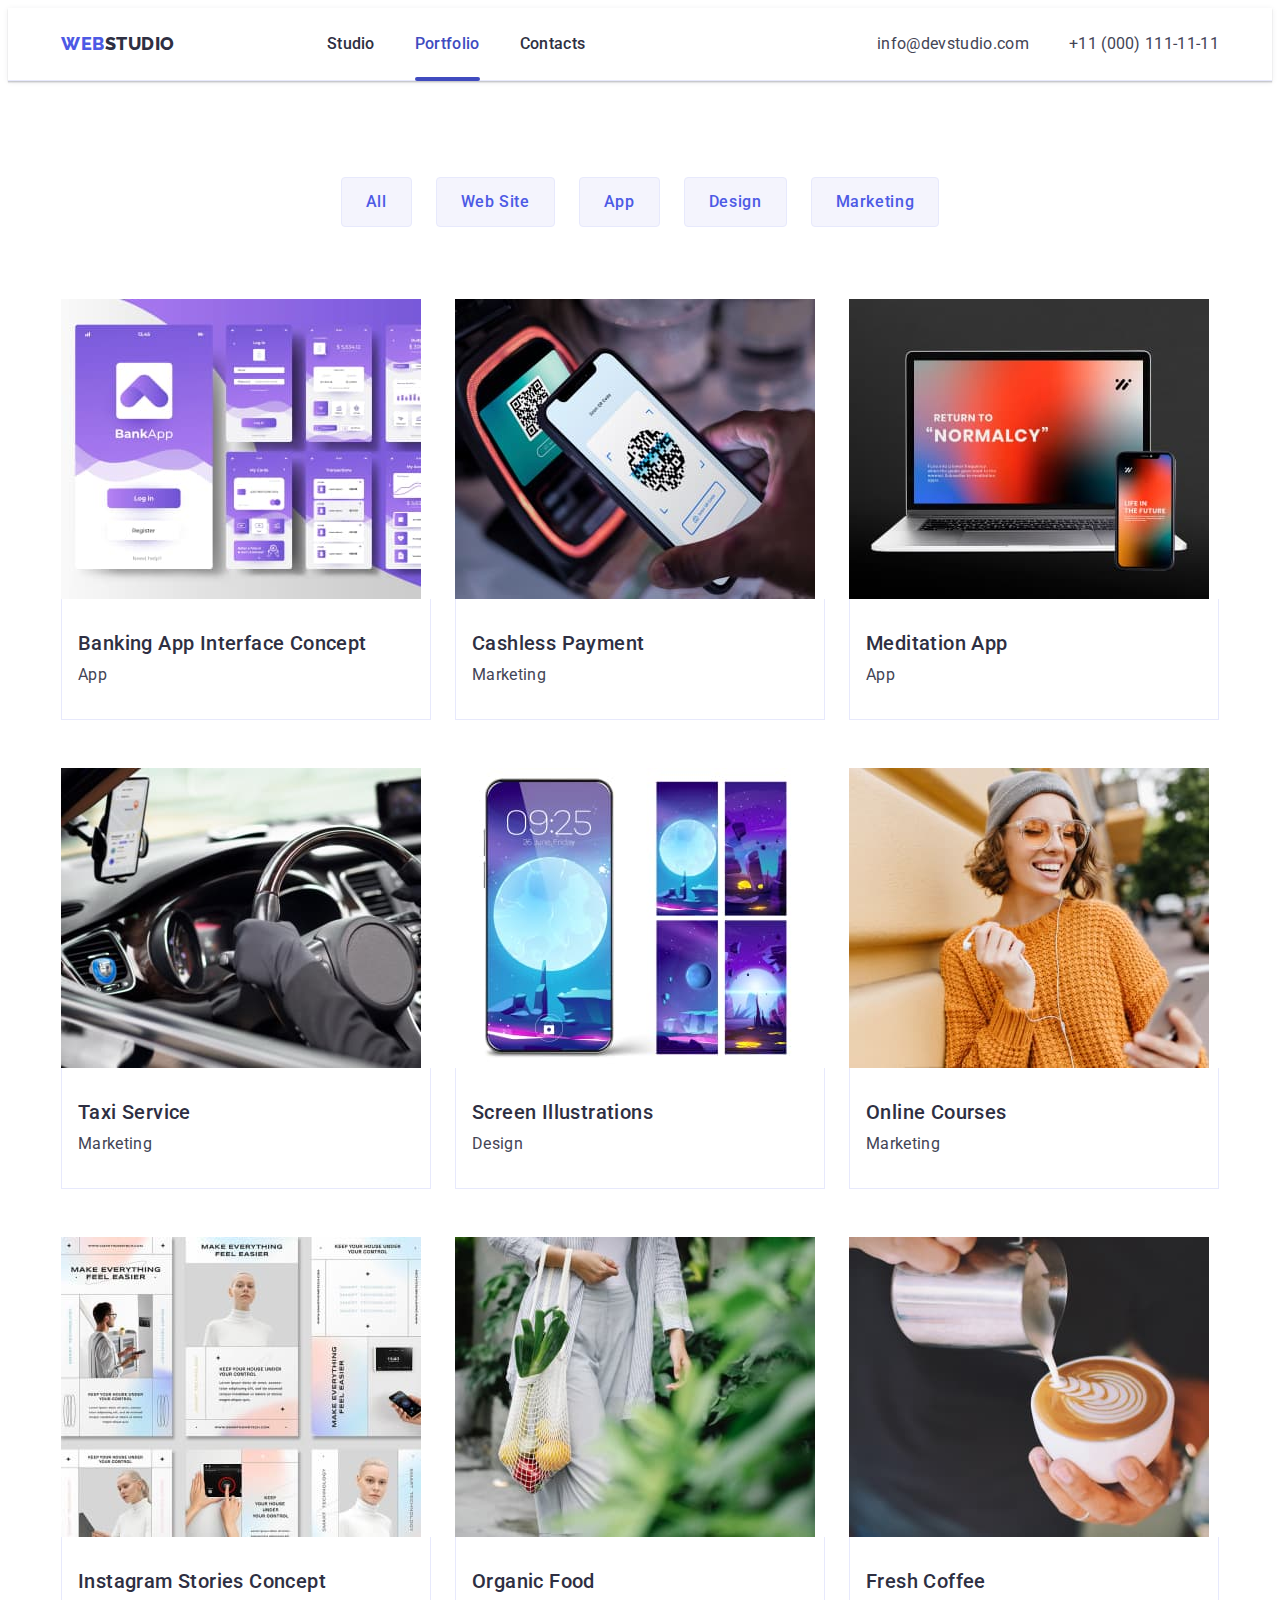
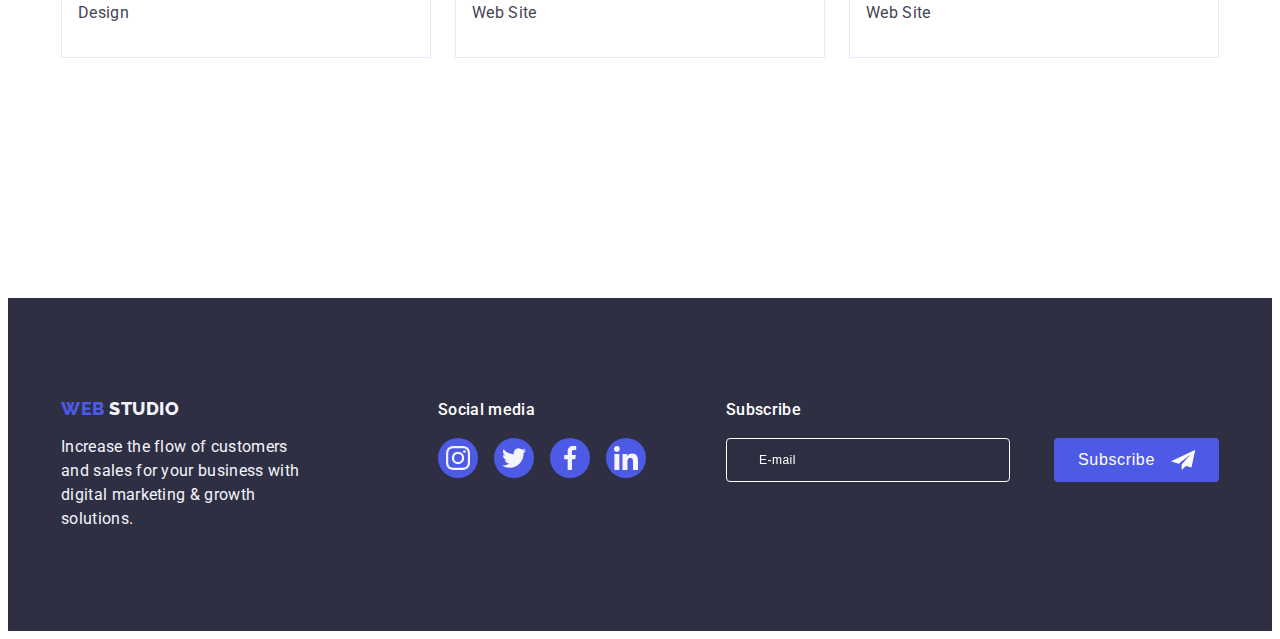
==== portfolio.html @ dbc4062a "vers. start" ====
<!DOCTYPE html>
<html lang="en">
    <head>
        <meta charset="UTF-8">
        <meta http-equiv="X-UA-Compatible" content="IE=edge">
        <meta name="viewport" content="width=device-width, initial-scale=1.0">
        <title>Web Studio</title>
        <link rel="stylesheet" href="https://cdnjs.cloudflare.com/ajax/libs/modern-normalize/2.0.0/modern-normalize.min.css" 
        integrity="sha512-4xo8blKMVCiXpTaLzQSLSw3KFOVPWhm/TRtuPVc4WG6kUgjH6J03IBuG7JZPkcWMxJ5huwaBpOpnwYElP/m6wg==" 
        crossorigin="anonymous" referrerpolicy="no-referrer" />
        <link rel="stylesheet" href="./css/styles.css">
        <link rel="preconnect" href="https://fonts.googleapis.com">
        <link rel="preconnect" href="https://fonts.gstatic.com" crossorigin>
        <link href="https://fonts.googleapis.com/css2?family=Raleway:wght@800&family=Roboto:wght@400;500;700;900&display=swap" rel="stylesheet">
    </head>
<body>
    <header class="header">
        <div class="container header-container">
          <!-- Logo -->
          <nav class="navigation">
              
            <a href="./index.html" class="logo-header link"
              >Web
              <span class="logo-header-studio">Studio</span>
            </a>
            <ul class="list menu-nav">
              <li><a href="./index.html" class="header-link link">Studio</a></li>
              <li>
                <a href="./portfolio.html" class="header-link link underline-portfolio header-link-portfolio">Portfolio</a>
              </li>
              <li><a href="" class="header-link link">Contacts</a></li>
            </ul>
          </nav>
          <address class="header-address">
            <ul class="list contacts-header">
              <li>
                <a href="mailto:info@devstudio.com" class="header-address-link link"
                  >info@devstudio.com</a>
              </li>
              <li>
                <a href="tel:+110001111111" class="header-address-link link">+11 (000) 111-11-11</a>
              </li>
            </ul>
          </address>
        </div>
      </header>
    <main>

        <!-- Section  -->
         <section class="portfolio">
            <div class="container">
            <h1 hidden>Portfolio</h1>
            <ul class="buttons-list list">
                <li><button type="button" class="portfolio-btn">All</button></li>
                <li><button type="button" class="portfolio-btn">Web Site</button></li>
                <li><button type="button" class="portfolio-btn">App</button></li>
                <li><button type="button" class="portfolio-btn">Design</button></li>
                <li><button type="button" class="portfolio-btn">Marketing</button></li>
            </ul>
         
            <ul class="portfolio-list list">
                <li class="card-portfolio-list">
                    <a href="" class="link portfolio-link">
                    <div class="portfolio-cover-wrap"><img src="./images/img-portfolio-1.jpg" alt="Bank App" width="360" height="300" class="img-portfolio">
                    <p class="portfolio-cover-text">14 Stylish and User-Friendly App Design Concepts · Task Manager App · Calorie Tracker App · Exotic Fruit Ecommerce App · Cloud Storage App
                    </p></div>
                    <div class="name-filter"><h2 class="portfolio-name">Banking App Interface Concept</h2>
                    <p class="portfolio-filter">App</p></div></a>
                </li>
                <li class="card-portfolio-list">
                    <a href="" class="link portfolio-link">
                      <div class="portfolio-cover-wrap"><img src="./images/img-portfolio-2.jpg" alt="Payment" width="360" height="300" class="img-portfolio">
                        <p class="portfolio-cover-text">14 Stylish and User-Friendly App Design Concepts · Task Manager App · Calorie Tracker App · Exotic Fruit Ecommerce App · Cloud Storage App
                        </p></div>
                        <div class="name-filter"><h2 class="portfolio-name">Cashless Payment</h2>
                    <p class="portfolio-filter">Marketing</p></div></a>
                </li>
                <li class="card-portfolio-list">
                    <a href="" class="link portfolio-link">
                      <div class="portfolio-cover-wrap"><img src="./images/img-portfolio-3.jpg" alt="Computer" width="360" height="300" class="img-portfolio">
                        <p class="portfolio-cover-text">14 Stylish and User-Friendly App Design Concepts · Task Manager App · Calorie Tracker App · Exotic Fruit Ecommerce App · Cloud Storage App
                        </p></div>
                        <div class="name-filter"> <h2 class="portfolio-name">Meditation App</h2>
                    <p class="portfolio-filter">App</p></div></a>
                </li>
                <li class="card-portfolio-list">
                    <a href="" class="link portfolio-link">
                      <div class="portfolio-cover-wrap"><img src="./images/img-portfolio-4.jpg" alt="Car" width="360" height="300" class="img-portfolio">
                        <p class="portfolio-cover-text">14 Stylish and User-Friendly App Design Concepts · Task Manager App · Calorie Tracker App · Exotic Fruit Ecommerce App · Cloud Storage App
                        </p></div>
                        <div class="name-filter"><h2 class="portfolio-name">Taxi Service</h2>
                    <p class="portfolio-filter">Marketing</p></div></a>
                </li>
                <li class="card-portfolio-list">
                    <a href="" class="link portfolio-link">
                      <div class="portfolio-cover-wrap"><img src="./images/img-portfolio-5.jpg" alt="Mobile screen illustrations" width="360" height="300" class="img-portfolio">
                        <p class="portfolio-cover-text">14 Stylish and User-Friendly App Design Concepts · Task Manager App · Calorie Tracker App · Exotic Fruit Ecommerce App · Cloud Storage App
                        </p></div>
                        <div class="name-filter"><h2 class="portfolio-name">Screen Illustrations</h2>
                    <p class="portfolio-filter">Design</p></div></a>
                </li>
                <li class="card-portfolio-list">
                    <a href="" class="link portfolio-link">
                      <div class="portfolio-cover-wrap"><img src="./images/img-portfolio-6.jpg" alt="Young girl" width="360" height="300" class="img-portfolio">
                        <p class="portfolio-cover-text">14 Stylish and User-Friendly App Design Concepts · Task Manager App · Calorie Tracker App · Exotic Fruit Ecommerce App · Cloud Storage App
                        </p></div>
                        <div class="name-filter"><h2 class="portfolio-name">Online Courses</h2>
                    <p class="portfolio-filter">Marketing</p></div></a>
                </li>
                <li class="card-portfolio-list">
                    <a href="" class="link portfolio-link">
                      <div class="portfolio-cover-wrap"><img src="./images/img-portfolio-7.jpg" alt="Instagram Stories" width="360" height="300" class="img-portfolio">
                        <p class="portfolio-cover-text">14 Stylish and User-Friendly App Design Concepts · Task Manager App · Calorie Tracker App · Exotic Fruit Ecommerce App · Cloud Storage App
                        </p></div>
                        <div class="name-filter"><h2 class="portfolio-name">Instagram Stories Concept</h2>
                    <p class="portfolio-filter">Design</p></div></a>
                </li>
                <li class="card-portfolio-list">
                    <a href="" class="link portfolio-link">
                      <div class="portfolio-cover-wrap"><img src="./images/img-portfolio-8.jpg" alt="Woman with organic food" width="360" height="300" class="img-portfolio">
                        <p class="portfolio-cover-text">14 Stylish and User-Friendly App Design Concepts · Task Manager App · Calorie Tracker App · Exotic Fruit Ecommerce App · Cloud Storage App
                        </p></div>
                        <div class="name-filter"><h2 class="portfolio-name">Organic Food</h2>
                    <p class="portfolio-filter">Web Site</p></div></a>
                </li>
                <li class="card-portfolio-list">
                    <a href="" class="link portfolio-link">
                      <div class="portfolio-cover-wrap"><img src="./images/img-portfolio-9.jpg" alt="Cup of coffee" width="360" height="300" class="img-portfolio">
                        <p class="portfolio-cover-text">14 Stylish and User-Friendly App Design Concepts · Task Manager App · Calorie Tracker App · Exotic Fruit Ecommerce App · Cloud Storage App
                        </p></div>
                        <div class="name-filter"><h2 class="portfolio-name">Fresh Coffee</h2>
                    <p class="portfolio-filter">Web Site</p></div></a>
                </li>
            </ul>
        </div>
        </section>



    </main>
    <footer class="footer">
      <!-- ------------------------------------ FLEX ----------------------------------------- -->
      
    <div class="container footer-container">
        
      <!-- <div class="footer-container"> -->
        <div class="logo-text-footer">

      <!---- Logo ----->

      <a href="./index.html" class="logo-footer link">
        Web <span class="logo-footer-studio">Studio</span>
      </a>

      <p class="text-footer">
        Increase the flow of customers and sales for your business with
        digital marketing & growth solutions.
      </p>
    </div>
    <div class="social-container-footer">
      <p class="soc-footer-title">Social media</p>
      <ul class="soc-list-footer list">
        <li class="soc-item-footer">
          <a href="" target="_blank" rel="no-referrer noopener" class="soc-link-footer link">
            <svg class="icon-footer" width="24" height="24">
              <use href="./images/icons.svg#icon-instagram"></use>
            </svg>
          </a>
        </li>
        <li class="soc-item-footer">
          <a href="" target="_blank" rel="no-referrer noopener" class="soc-link-footer link">
            <svg class="icon-footer" width="24" height="24">
              <use href="./images/icons.svg#icon-twitter"></use>
            </svg>
          </a>
        </li>
        <li class="soc-item-footer">
          <a href="" target="_blank" rel="no-referrer noopener" class="soc-link-footer link">
            <svg class="icon-footer" width="24" height="24">
              <use href="./images/icons.svg#icon-facebook"></use>
            </svg>
          </a>
        </li>
        <li class="soc-item-footer">
          <a href="" target="_blank" rel="no-referrer noopener" class="soc-link-footer link">
            <svg class="icon-footer" width="24" height="24">
              <use href="./images/icons.svg#icon-linkedin"></use>
            </svg>
          </a>
        </li>
      </ul>
    </div>
    <div class="container-subcribe"><p class="footer-subscribe-text" >Subscribe</p>
      <form class="form-sub-footer">
        <label for="footer-input" class="footer-label">
        <input type="email" id="footer-input" name="footer-input" class="footer-input" placeholder="E-mail">
      
      </label>

      <button type="submit" class="btn-sub-footer">
        
        Subscribe
      <svg class="icon-sub-footer" width="24" height="24">
        <use href="./images/icons.svg#icon-send"></use>
      </svg>
      
    </button>
    </form>
    </div>
    <!-- ------------------------------- FLEX END  ------------------------------------- -->
  </div>
    </footer>
    <div class="backdrop is-hidden" data-modal>
      <div class="modal">
        <button type="button" class="modal-close" data-modal-close>
          <svg class="modal-close-icon" width="8" height="8">
            <use href="./images/icons.svg#icon-close-black"></use>
          </svg>
        </button>
      </div>
    </div>
    <script src="./js/modal.js"></script>
</body>
</html>
---- css/styles.css ----
body {
    font-family: "Roboto", sans-serif;
    color: var(--slate-color);
    background-color: var(--white-color);
}

.link {text-decoration: none;}

.list {list-style: none;}

:root {
    --white-color: #FFFFFF;;
    --slate-color: #434455;
    --lite-slate: #8E8F99;
    --cloud-color: #F4F4FD;
    --iris-color: #4D5AE5; 
    --navy-blue-color: #2E2F42; 
    --back-color-main: #E5E5E5; 
    --ocean-color: #404BBF; 
    --green-color: #31D0AA;
}

.visually-hidden {
    position: absolute;
    width: 1px;
    height: 1px;
    margin: -1px;
    border: 0;
    padding: 0;
    white-space: nowrap;
    clip-path: inset(100%);
    clip: rect(0 0 0 0);
    overflow: hidden;
  }

  p,
  h1,
  h2,
  h3,
  h4,
  h5,
  h6  {
    margin: 0;
  }

  ul,
  ol {
    margin: 0;
    padding: 0;
  }

  img {display: block;

  }

  .container {
            width: 1158px;
            padding: 0 15px;
            margin: 0 auto;
  }


/* --------------------------- HEADER --------------------------- */

.header {
background-color: var(--white-color);
border-bottom: 1px solid #e7e9fc;
box-shadow: 0px 2px 1px rgba(46, 47, 66, 0.08), 0px 1px 1px rgba(46, 47, 66, 0.16), 0px 1px 6px rgba(46, 47, 66, 0.08);

}

.header-container {
                display: flex;
                align-items: center;
                /* border-bottom: 1px solid #E7E9FC; */
                /* padding-bottom: 25.5px; */
                padding: 0 15px 0 15px
}

.menu-nav {
    display: flex;
    align-items: center;
    gap: 40px;
    /* padding: 24px 0; */
}

.header-link {
    color: var(--navy-blue-color);

}

.underline-studio {
    position: relative;
    color: #404bbf; 
}

.underline-studio::after {
    position: absolute;
    left: 0;
    bottom: -1px;
    content: '';
    width: 100%;
    height: 4px;
    background-color: #404bbf;
    display: block;
    /* margin-top: 20px; */
    border-radius: 2px;

}

.underline-portfolio {
    position: relative;
    color: #404bbf; 
}

.underline-portfolio::after {
    position: absolute;
    left: 0;
    bottom: -1px;
    content: '';
    width: 100%;
    height: 4px;
    background-color: #404bbf;
    display: block;
    /* margin-top: 20px; */
    border-radius: 2px;
}

.navigation {
    display: flex;
    align-items: center;
}

/* .logo-padding {
    padding-left: 156px;
} */

.logo-header { font-family: "Raleway", sans-serif;
    font-weight: 800;
    font-size: 18px;
    line-height: 1.17;
    display: flex;
    margin-right: 76px ;
    align-items: center;
    letter-spacing: 0.03em;
    text-transform: uppercase;
    color: var(--iris-color)
    
}


.logo-header-web:active {text-decoration: underline;

}

.logo-header-studio {color: var(--navy-blue-color);
                margin-right: 76px;
}


.logo-header:active {text-decoration: underline;}

.header-link {
    display: block;
    font-weight: 500;
    font-size: 16px;
    line-height: 1.5;
    letter-spacing: 0.02em;
    color:  var(--navy-blue-color);
    padding: 24px 0;
    transition-property: color;
    transition-duration: 250ms;
    transition-timing-function: cubic-bezier(0.4, 0, 0.2, 1);
}

.header-link-studio {
    color: var(--ocean-color);

}

.header-link-portfolio {
    color: var(--ocean-color);
}



.header-link:focus { color: var(--ocean-color);

   
}

.header-link:hover {color: var(--ocean-color);
    
}

.header-address {
    font-style: normal;
    margin-left: auto;
}

.header-address-link {
    font-weight: 400;
    font-size: 16px;
    line-height: 1.5;
    letter-spacing: 0.02em;
    color: var(--slate-color);
    transition-property: color;
    transition-duration: 250ms;
    transition-timing-function: cubic-bezier(0.4, 0, 0.2, 1);
}   

.contacts-header {
         display: flex;
        align-items: center;
        gap: 40px;
}

.header-address-link:focus {color: var(--ocean-color);

}

.header-address-link:hover {color: var(--ocean-color);    
}



/* --------------------------- HERO --------------------------- */

.hero {
    /* background-color: var(--navy-blue-color); */
    padding-top: 188px;
    padding-bottom: 188px;
    background-image: linear-gradient(rgba(46, 47, 66, 0.7), rgba(46, 47, 66, 0.7)), url(../images/hero-bg.jpg);
    background-repeat: no-repeat;
    background-position: center;
    background-size: cover;
    /* max-width: 1158px;  */
    margin: 0 auto;
    max-width: 1440px;
}

.hero-container {
    /* padding-top: 188px;
    padding-bottom: 188px;
    background-image: linear-gradient(rgba(46, 47, 66, 0.7), rgba(46, 47, 66, 0.7)), url(../images/hero-bg.jpg);
    background-repeat: no-repeat;
    background-position: center;
    background-size: cover; */
    
}

.title-hero {
    font-weight: 700;
    font-size: 56px;
    line-height: 1.07;
    text-align: center;
    letter-spacing: 0.02em;
    color: var(--white-color);
    /* margin-bottom: 48px; */
    max-width: 496px;
    min-height: 120px;
    /* margin-left: 472px; */
    margin: 0 auto;
}

.hero-button {
    font-family: "Roboto", sans-serif;
    font-style: normal;
    font-weight: 500;
    font-size: 16px;
    line-height: 1.5;
    display: flex;
    align-items: center;
    letter-spacing: 0.04em;
    color: var(--white-color);
    background-color: var(--iris-color);
    cursor: pointer;
    padding: 16px 32px;
    margin: auto;
    gap: 10px;
    border-radius: 4px;
    margin-top: 48px;
    display: block;
    min-width: 169px;
    height: 56px;
    border: none;
    transition-property: background-color;
    transition-duration: 250ms;
    transition-timing-function: cubic-bezier(0.4, 0, 0.2, 1);
}

.hero-button:hover {background-color: var(--ocean-color);

}

.hero-button:focus {background-color: var(--ocean-color);

}

/* --------------------------- ABOUT --------------------------- */

.about { padding-top: 120px;
        padding-bottom: 120px;
}


.about-title {
    
}

.about-list {
    display: flex;
    /* align-items: center; */
    gap: 24px;
    justify-content: center;
    /* padding-left: 156px;
    padding-right: 156px; */
}

.about-item {
            /* border: 1px solid black; */
            display: flex;
            flex-direction: column;
            width: 264px;
            min-height: 72px;

}

.icon-main-about {
    display: flex;
    align-items: center;
    justify-content: center;
    width: 264px;
    height: 112px;
    margin-bottom: 8px;
    border-radius: 4px;
    background-color: #F4F4FD;
}

/* .link-about-icon {
    width: 100%;
    height: 100%;
    background-color: #F4F4FD;;
    border-radius: 4px;
    display: flex;
    align-items: center;
    justify-content: center; */
/* } */

.icon-about {

}

.about-top-text {
    font-weight: 500;
    font-size: 20px;
    line-height: 1.2;
    letter-spacing: 0.02em;
    color: var(--navy-blue-color);
    margin-bottom: 8px;
}

.about-text {
    font-weight: 400;
    font-size: 16px;
    line-height: 1.5;
    letter-spacing: 0.02em;
   }

/* --------------------------- What are we doing --------------------------- */

.what-we-do {padding-bottom: 120px;
            padding-top: 60px;
}

.what-title {
    font-weight: 700;
    font-size: 36px;
    line-height: 1.11;
    text-align: center;
    letter-spacing: 0.02em;
    text-transform: capitalize;
    color: var(--navy-blue-color);
    margin-bottom: 72px;
}

.what-list {
    display: flex;
    gap: 24px;
    justify-content: center;
}

.item-what {
    width: calc((100%-48px)/3);
}


/* --------------------------- OUR TEAM --------------------------- */

.our-team {
    background-color: var(--cloud-color); 
    padding-top: 120px;
    padding-bottom: 120px;
}

.our-team-container {
    /* background-color: var(--cloud-color);
    padding-top: 120px;
    padding-bottom: 120px; */
}

.card-our-team {
    background-color: var(--white-color);
    /* width: calc((100%-72px)/4); */
    border-radius: 0 0 4px 4px;
    /* border: 1px solid black; */
    box-shadow: 0px 1px 6px rgba(46, 47, 66, 0.08), 0px 1px 1px rgba(46, 47, 66, 0.16), 0px 2px 1px rgba(46, 47, 66, 0.08);
}

.name-prof {
    padding: 32px 16px;
    /* margin-bottom: 8px; */
}

.title-our-team {font-weight: 700;
    font-size: 36px;
    line-height: 1.11;
    text-align: center;
    letter-spacing: 0.02em;
    text-transform: capitalize;
    color: var(--navy-blue-color);
    margin-bottom: 72px;
}

.list-our-team {
    display: flex;
    gap: 24px;
    justify-content: center;
    /* width: calc((100%-72px)/4); */
}

.img-our-team {
    /* margin-bottom: 32px; */
    
}

.item-name {font-weight: 500;
    font-size: 20px;
    line-height: 1.2;
    text-align: center;
    letter-spacing: 0.02em;
    color: var(--navy-blue-color);
    margin-bottom: 8px;
}

.item-profession {
    font-size: 16px;
    line-height: 1.5;
    text-align: center;
    letter-spacing: 0.02em;
    /* padding-bottom: 32px; */
    margin-bottom: 8px;
}

.soc-list {
    display: flex;
    justify-content: center;
    gap: 24px;
}

.soc-item {
    width: 40px;
    height: 40px;

}

.soc-item-link {
    width: 100%;
    height: 100%;
    background-color: var(--iris-color);
    border-radius: 50%;
    display: flex;
    align-items: center;
    justify-content: center;
    transition-property: background-color;
    transition-duration: 250ms;
    transition-timing-function: cubic-bezier(0.4, 0, 0.2, 1);
}

.icon-social {
    /* background-color: var(--iris-color); */
    fill: var(--cloud-color);
}


.soc-item-link:hover {
    background-color: var(--ocean-color);
    
}

.soc-item-link:focus {
    background-color: var(--ocean-color);
    
}

/* --------------------------- CUSTOMERS --------------------------- */


.customers {
    padding-top: 120px;
    padding-bottom: 120px;
}

.customers-title {
font-weight: 700;
font-size: 36px;
line-height: 1.11;
text-align: center;
letter-spacing: 0.02em;
/* text-transform: capitalize; */
color: var(--navy-blue-color);
margin-bottom: 72px;
}

.customers-list {
    display: flex;
    justify-content: center;
    gap: 24px;
}

.customers-item {
    width: 168px;
    height: 88px;
   width: calc((100%-120px)/6);
   transition-property: color, border-color, fill;
    transition-duration: 250ms;
    transition-timing-function: cubic-bezier(0.4, 0, 0.2, 1);
}

.customers-link {
    width: 100%;
    height: 100%;
    border: 1px solid var(--lite-slate);
    border-radius: 4px;
    display: flex;
    align-items: center;
    justify-content: center;
    color: var(--lite-slate);
    transition-property: color, border-color, fill;
    transition-duration: 250ms;
    transition-timing-function: cubic-bezier(0.4, 0, 0.2, 1);
    transition: border-color 250ms cubic-bezier(0.4, 0, 0.2, 1), 
    color 250ms cubic-bezier(0.4, 0, 0.2, 1);
    
    
}

.icon-customers {
    fill: currentColor;
}

.customers-link:hover {
        border-color: var(--ocean-color);
        color: #404bbf;
        border-color: #404bbf;
}


.customers-link:focus {
    border-color: var(--ocean-color);
    color: #404bbf;
    border-color: #404bbf;
    
}

.customers-link:hover .icon-customers {
    fill: var(--ocean-color);
}
       




/* --------------------------- PORTFOLIO --------------------------- */

.portfolio {
  padding: 96px 0 120px 0;
} 

.portfolio-btn {
    font-family: "Roboto", sans-serif;
    cursor: pointer;
    font-weight: 500;
    font-size: 16px;
    line-height: 1.5;
    display: flex;
    align-items: center;
    text-align: center;
    letter-spacing: 0.04em;
    color: var(--iris-color);
    background-color: var(--cloud-color);
    padding: 12px 24px;
    border-radius: 4px;
    border: 1px solid #E7E9FC;
    transition:  color 250ms cubic-bezier(0.4, 0, 0.2, 1), 
    background-color 250ms cubic-bezier(0.4, 0, 0.2, 1), 
    border-color 250ms cubic-bezier(0.4, 0, 0.2, 1), 
    box-shadow 250ms cubic-bezier(0.4, 0, 0.2, 1);
    
}

.portfolio-btn:hover {color: var(--white-color);
     background-color: var(--ocean-color);
     box-shadow: 0px 3px 1px rgba(0, 0, 0, 0.1), 0px 2px 1px rgba(0, 0, 0, 0.08), 0px 2px 2px rgba(0, 0, 0, 0.12);

}

.portfolio-btn:focus {color: var(--white-color);
    background-color: var(--ocean-color);
    box-shadow: 0px 3px 1px rgba(0, 0, 0, 0.1), 0px 2px 1px rgba(0, 0, 0, 0.08), 0px 2px 2px rgba(0, 0, 0, 0.12);
}

.buttons-list {
                display: flex;
                gap: 24px;
                justify-content: center;
                margin-bottom: 72px
}

.portfolio-btn:hover {
    border: 1px solid transparent;
}

.portfolio-btn:focus {
    border: 1px solid transparent;
}

.portfolio-list {
    padding-bottom: 120px;
    display: flex;
    flex-wrap: wrap; 
    gap: 48px 24px;
    justify-content: center;
    }

.card-portfolio-list {
    width: calc((100% - 48px) / 3);
}

/* .card-portfolio-list:hover .portfolio-cover-text {
    transform: translateY(0%);

}

.card-portfolio-list:focus .portfolio-cover-text {
    transform: translateY(0%);

} */

.portfolio-link {
display: block;
transition-property: box-shadow;
    transition-duration: 250ms;
    transition-timing-function: cubic-bezier(0.4, 0, 0.2, 1);
    transform: translateY(0%);
}

.portfolio-cover-wrap {
    position: relative;
    overflow: hidden;
}

.portfolio-cover-text{
position: absolute;
top: 0;
background-color: var(--iris-color);
height: 100%;
transform: translateY(100%);
transition: transform 250ms cubic-bezier(0.4, 0, 0.2, 1); 
font-weight: 400;
font-size: 16px;
line-height: 24px;
letter-spacing: 0.02em;
color: var(--cloud-color);
padding: 40px 32px;

}

.card-portfolio-list:focus .portfolio-cover-text {
    transform: translateY(0%);
}


.card-portfolio-list:hover .portfolio-cover-text {
    transform: translateY(0%);
}

.portfolio-link:focus .portfolio-cover-text {
    transform: translateY(0%);
}

.portfolio-link:hover {
    box-shadow:0px 1px 6px rgba(46, 47, 66, 0.08), 0px 1px 1px rgba(46, 47, 66, 0.16), 0px 2px 1px rgba(46, 47, 66, 0.08);
    /* transform: translateY(0%); */
}

.portfolio-link:focus {
    box-shadow:0px 1px 6px rgba(46, 47, 66, 0.08), 0px 1px 1px rgba(46, 47, 66, 0.16), 0px 2px 1px rgba(46, 47, 66, 0.08);
    /* transform: translateY(0%); */
}

/* .portfolio-cover-wrap {
    position: relative;
    overflow: hidden;
}

.portfolio-cover-text{
position: absolute;
top: 0;
background-color: var(--iris-color);
height: 100%;
transform: translateY(100%);
transition: transform 250ms cubic-bezier(0.4, 0, 0.2, 1); 
font-weight: 400;
font-size: 16px;
line-height: 24px;
letter-spacing: 0.02em;
color: var(--cloud-color);
padding: 40px 32px;

} */


.name-filter {
    padding: 32px 16px;
    border: 1px solid #e7e9fc;
    border-top: none; 
}


.portfolio-name {
    font-weight: 500;
    font-size: 20px;
    line-height: 1.2;
    letter-spacing: 0.02em;
    color: var(--navy-blue-color);
    margin-bottom: 8px;
    
}

.portfolio-filter {
    font-size: 16px;
    line-height: 1.5;
    letter-spacing: 0.02em;
    color: var(--slate-color);
    }

/* --------------------------- FOOTER --------------------------- */
.footer {
    background-color: var(--navy-blue-color);
    padding-top: 100px;
    padding-bottom: 100px;
    }

    .footer-container {
        display: flex;
        align-items: baseline;

    }

.fotter-padding-zone {padding-left: 156px;

}

.logo-footer {
    font-family: "Raleway", sans-serif;
    /* font-style: normal; */
    font-weight: 800;
    font-size: 18px;
    line-height: 1.17;
    /* display: flex; */
    align-items: center;
    letter-spacing: 0.03em;
    text-transform: uppercase;
    color: var(--iris-color);
    margin-bottom: 16px;
    display: inline-block;
}


.logo-footer-studio {
    color: var(--cloud-color);
    /* margin-bottom: 17.5px; */
}

.text-footer {
    font-size: 16px;
    line-height: 1.5;
    letter-spacing: 0.02em;
    color: var(--cloud-color);
    /* padding-left: 156px; */
    max-width: 264px;
}

.footer-container {
    display: flex;
}

.logo-text-footer {
    margin-right: 120px;
}

.soc-footer-title {
    font-weight: 500;
    font-size: 16px;
    line-height: 1.5;
    letter-spacing: 0.02em;
    color: var(--white-color);
    margin-bottom: 16px;
        
}

.soc-list-footer {
    display: flex;
    justify-content: center;
    gap: 16px;
}

.soc-item-footer {
    width: 40px;
    height: 40px;
}

.soc-link-footer {
    width: 100%;
    height: 100%;
    background-color: var(--iris-color);
    display: flex;
    justify-content: center;
    align-items: center;
    border-radius: 50%;
    transition-property: background-color;
    transition-duration: 250ms;
    transition-timing-function: cubic-bezier(0.4, 0, 0.2, 1);
}

.soc-link-footer:hover  {
    background-color: var(--green-color);
}

.soc-link-footer:focus  {
    background-color: var(--green-color);
}

.icon-footer {
    fill: var(--cloud-color);
}


.backdrop {
    position: fixed;
    width: 100%;
    height: 100%;
    background-color: rgba(46, 47, 66, 0.4);
    top: 0;
    transition: opacity 250ms cubic-bezier(0.4, 0, 0.2, 1), visibility 250ms cubic-bezier(0.4, 0, 0.2, 1);
}

.modal {
    position: absolute;
    top: 50%;
    left: 50%;
    transform: translate(-50%, -50%) scale(1);
    transition: transform 300ms linear;
    width: 408px;
    min-height: 584px;
    background-color: #FCFCFC;
    padding: 32px;
    box-shadow: 0px 1px 1px rgba(0, 0, 0, 0.14), 0px 1px 3px rgba(0, 0, 0, 0.12), 0px 2px 1px rgba(0, 0, 0, 0.2); 
    border-radius: 4px;
    transition: transform 250ms cubic-bezier(0.4, 0, 0.2, 1);
}

.backdrop.is-hidden .modal {
    transform: translate(-50%, -50%) scale(0);
}


.modal-close {
    position: absolute;
    width: 24px;
    height: 24px;
    border: 1px solid rgba(0, 0, 0, 0.1);
    border-radius: 50%;
    display: flex;
    margin-left: auto;
    justify-content: center;
    align-items: center;
    cursor: pointer;
    background-color: #E7E9FC;
    top: 24px;
    right: 24px;
    padding: 0;
    transition: background-color 250ms cubic-bezier(0.4, 0, 0.2, 1), border 250ms cubic-bezier(0.4, 0, 0.2, 1); 
}

.modal-close:hover {
background-color: var(--ocean-color);
fill: var(--white-color);
border: none;
}

.modal-close:focus {
    background-color: var(--ocean-color);
    fill: var(--white-color);
    border: none;
}

.modal-close-icon {
    transition: fill 250ms cubic-bezier(0.4, 0, 0.2, 1); 
}

.is-hidden {
    visibility: hidden;
    opacity: 0;
    pointer-events: none;
}

.social-container-footer {
    margin-right: 80px;
}
/* 
.footer-subscribe-text {
    font-weight: 500;
font-size: 16px;
line-height: 1.5;
letter-spacing: 0.02em;
color: var(--white-color);
margin-bottom: 16px;
}

.footer-input {
    border: 1px solid #FFFFFF;
filter: drop-shadow(0px 4px 4px rgba(0, 0, 0, 0.15));
border-radius: 4px;
width: 264px;
height: 40px;
background-color: transparent;
font-weight: 400;
    font-size: 12px;
    line-height: 2;
    letter-spacing: 0.04em;
    color: var(--white-color);
margin-right: 20px;
}

.footer-input::placeholder {
    font-size: 12px;
    letter-spacing: 0.04em;
    color: var(--white-color);
   padding-left: 16px;
} */


.backdrop {
    position: fixed;
    width: 100%;
    height: 100%;
    background-color: rgba(46, 47, 66, 0.4);
    top: 0;
    transition: opacity 250ms cubic-bezier(0.4, 0, 0.2, 1), visibility 250ms cubic-bezier(0.4, 0, 0.2, 1);
}

.modal {
    position: absolute;
    top: 50%;
    left: 50%;
    transform: translate(-50%, -50%) scale(1);
    transition: transform 300ms linear;
    width: 408px;
    min-height: 584px;
    background-color: #FCFCFC;
    padding: 32px;
    box-shadow: 0px 1px 1px rgba(0, 0, 0, 0.14), 0px 1px 3px rgba(0, 0, 0, 0.12), 0px 2px 1px rgba(0, 0, 0, 0.2); 
    padding: 72px 24px 24px 24px; 
    border-radius: 4px;
    transition: transform 250ms cubic-bezier(0.4, 0, 0.2, 1);
}

.backdrop.is-hidden .modal {
    transform: translate(-50%, -50%) scale(0);
}


.modal-close {
    position: absolute;
    width: 24px;
    height: 24px;
    border: 1px solid rgba(0, 0, 0, 0.1);
    border-radius: 50%;
    display: flex;
    margin-left: auto;
    justify-content: center;
    align-items: center;
    cursor: pointer;
    background-color: #E7E9FC;
    top: 24px;
    right: 24px;
    padding: 0;
    transition: background-color 250ms cubic-bezier(0.4, 0, 0.2, 1), border 250ms cubic-bezier(0.4, 0, 0.2, 1); 
}

.modal-close:hover {
background-color: var(--ocean-color);
fill: var(--white-color);
border: none;

}

.modal-close:focus {
    background-color: var(--ocean-color);
    fill: var(--white-color);
    border: none;

}

.modal-close-icon {
    transition: fill 250ms cubic-bezier(0.4, 0, 0.2, 1); 
}

.is-hidden {
    visibility: hidden;
    opacity: 0;
    pointer-events: none;
}


.modal-title {
font-weight: 500;
font-size: 16px;
line-height: 1.5;
text-align: center;
letter-spacing: 0.02em;
color: var(--navy-blue-color);
/* margin-top: 72px; */
margin-bottom: 16px;

}

.modal-form {

}
.label-field {
    margin-bottom: 8px;
}

.input-label {
    font-weight: 400;
    font-size: 12px;
    line-height: 1.17;
    letter-spacing: 0.04em;
    color: var(--lite-slate);
    display: block;
    margin-bottom: 4px;
}

.input-label span {
    display: block;
    margin-bottom: 4px;
}

.input-wrap {
    position: relative;
}

.modal-input {
/* margin-bottom: 8px; */
padding-left: 32px;
width: 100%;
height: 40px;
outline: transparent;
border: 1px solid rgba(46, 47, 66, 0.4);
border-radius: 4px;
background-color: transparent;
padding-left: 38px;
transition: border-color 250ms cubic-bezier(0.4, 0, 0.2, 1);

}

.modal-input:focus {
    border-color: var(--iris-color);
}

.modal-input:focus + .modal-icon {
    fill: var(--iris-color);
}

.modal-icon {
    position: absolute;
    left: 16px;
    top: 50%;
    transform: translateY(-50%);
    transition: fill 250ms cubic-bezier(0.4, 0, 0.2, 1);
}

.modal-textarea {
    width: 100%;
    height: 120px;
    padding-left: 16px;
    resize: none;
    font-size: 12px;
    line-height: 1.17; 
    letter-spacing: 0.04em;
    color: rgba(46, 47, 66, 0.4);
    border: 1px solid rgba(46, 47, 66, 0.4);
    border-radius: 4px;
    background-color: transparent; 
    padding: 8px 16px;
    outline: transparent; 
    transition: border-color 250ms cubic-bezier(0.4, 0, 0.2, 1);
}

.modal-textarea:focus {
    border-color: #4D5AE5; 
}

.label-field-area {
    margin-bottom: 16px;
}

.modal-policy:checked + .check-policy span {
background: var(--ocean-color);
border: 1px solid var(--ocean-color);
border-radius: 2px;
fill: var(--cloud-color);
border: none;
   
 }

 .check-policy {
/* display: flex; */
align-items: center;
font-weight: 400;
font-size: 12px;
line-height: 1.17;
letter-spacing: 0.04em;
color: var(--lite-slate);

 }

 .check-policy span {
    width: 16px;
    height: 16px;
    border: 1px solid rgba(46, 47, 66, 0.4);
    border-radius: 2px;
    fill: transparent;
    display: inline-flex; 
    transition: background-color 250ms cubic-bezier(0.4, 0, 0.2, 1), border 250ms cubic-bezier(0.4, 0, 0.2, 1), fill 250ms cubic-bezier(0.4, 0, 0.2, 1);
 }

 .check-border {
   margin-right: 8px;
   display: inline-flex;
    align-items: center;
    justify-content: center;
    
 }

 .icon-check {
    
 }

 .submit-modal-btn {
    font-family: "Roboto", sans-serif;
background: var(--iris-color);
box-shadow: 0px 4px 4px rgba(0, 0, 0, 0.15);
border-radius: 4px;
min-width: 169px;
height: 56px; 
padding: 16px 32px;
font-weight: 500;
font-size: 16px;
line-height: 1.5;
letter-spacing: 0.04em;
color: var(--white-color);
display: block;
margin: 0 auto;
    /* align-items: center;
    justify-content: center; */
    cursor: pointer;
    border: none; 
    transition: background-color 250ms cubic-bezier(0.4, 0, 0.2, 1);
 }
 
 .checkbox-margin {
    margin-bottom: 24px;
}

/* .btn-modal {
    display: flex;
    align-items: center;
    justify-content: center;
} */

.icon-sub-footer {
    fill: var(--white-color);
    margin-left: 16px;
}

.btn-sub-footer {
    padding: 8px 24px;
    font-weight: 500;
    font-size: 16px;
    line-height: 1.5;
    letter-spacing: 0.04em;
    color: var(--white-color);
    background-color: var(--iris-color);
    border-radius: 4px;
    border: none;
cursor: pointer;
min-width: 165px;
display: flex;
    align-items: center;
    justify-content: center;
    
    }

    /* .btn-sub-content {
    display: flex;
    align-items: center;
    justify-content: center;
    gap: 16px;
    }  */

/* 
    .sub-btn-text {
        margin-right: 16px;
    } */


    .form-sub-footer {
        display: flex;
        gap: 24px;
    }

    
.footer-subscribe-text {
    font-weight: 500;
font-size: 16px;
line-height: 1.5;
letter-spacing: 0.02em;
color: var(--white-color);
margin-bottom: 16px;
}

.footer-input {
    border: 1px solid #FFFFFF;
filter: drop-shadow(0px 4px 4px rgba(0, 0, 0, 0.15));
border-radius: 4px;
width: 264px;
height: 40px;
background-color: transparent;
font-weight: 400;
    font-size: 12px;
    line-height: 1.5;
    letter-spacing: 0.04em;
    color: var(--white-color);
margin-right: 20px;
padding-left: 16px;
}

.footer-input::placeholder {
    font-size: 12px;
    letter-spacing: 0.04em;
    color: var(--white-color);
   padding-left: 16px;
}

.link-privacy {
    color: var(--iris-color);


}
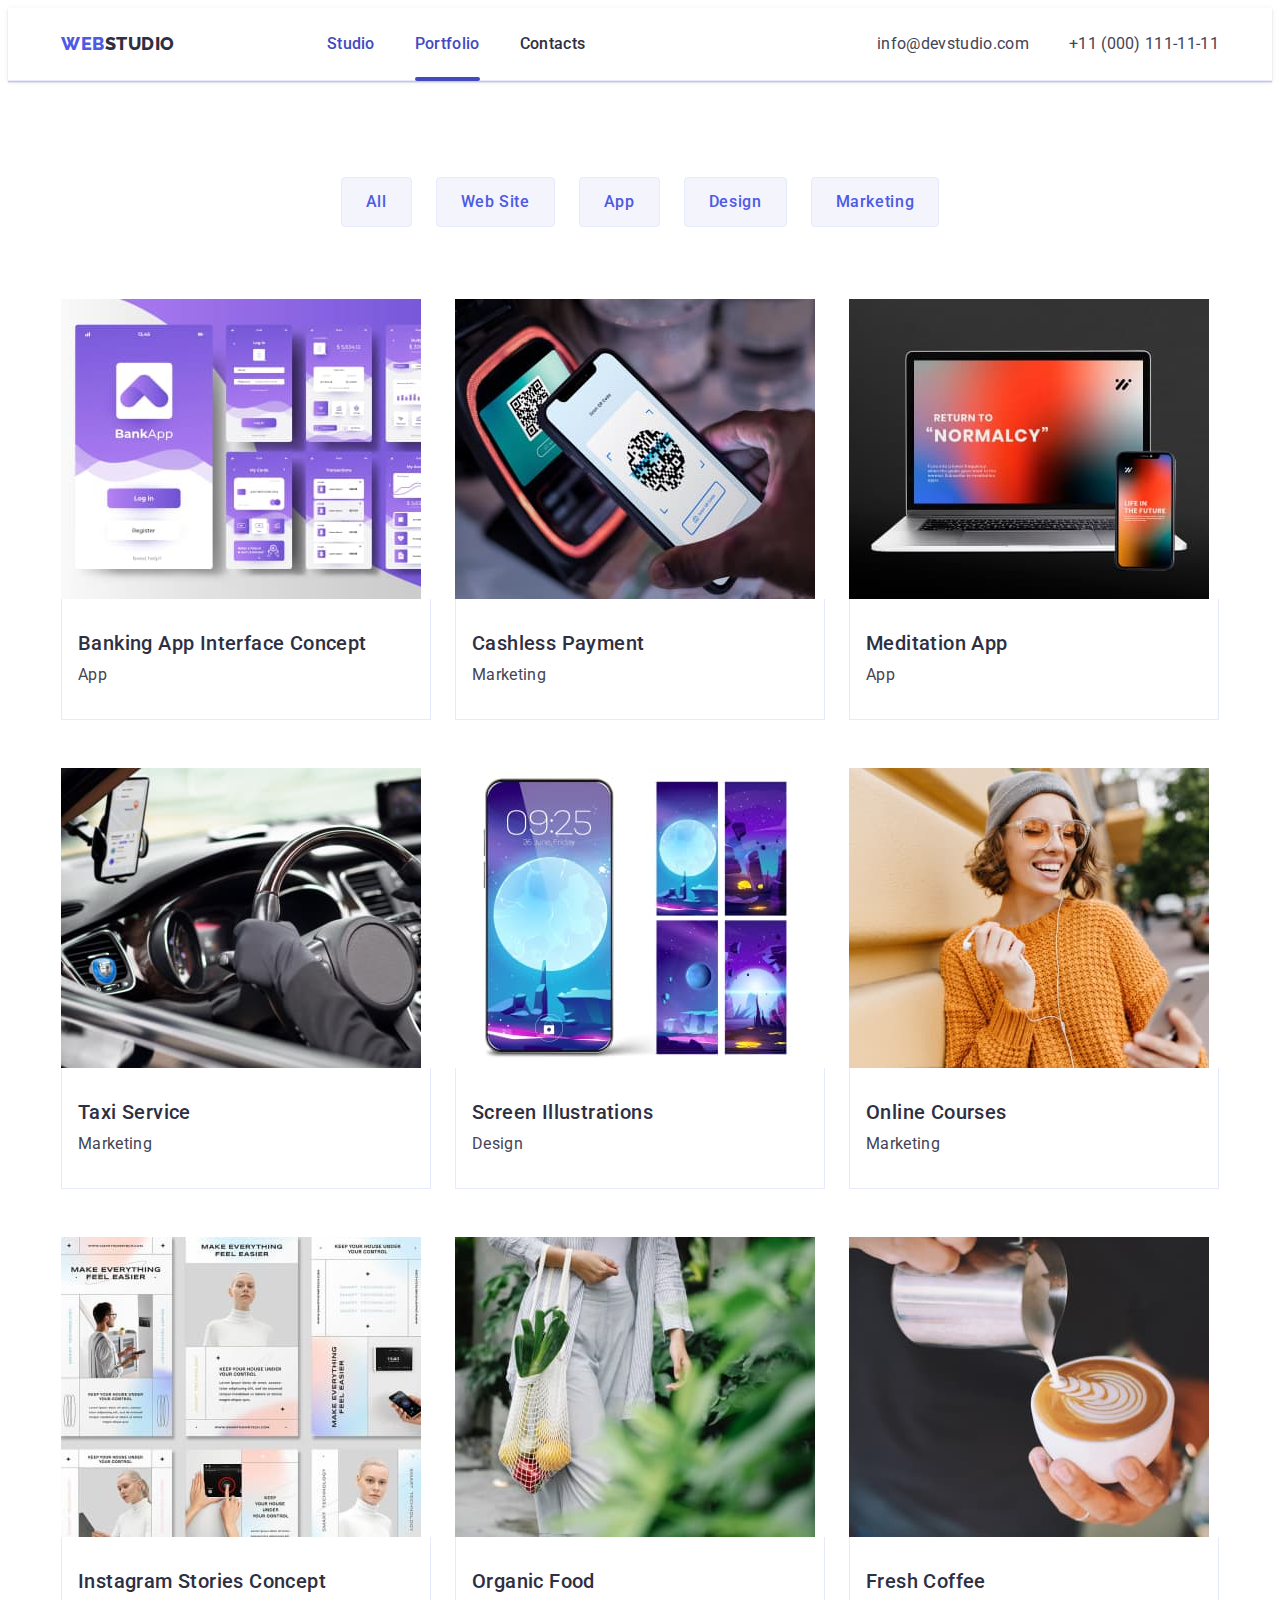
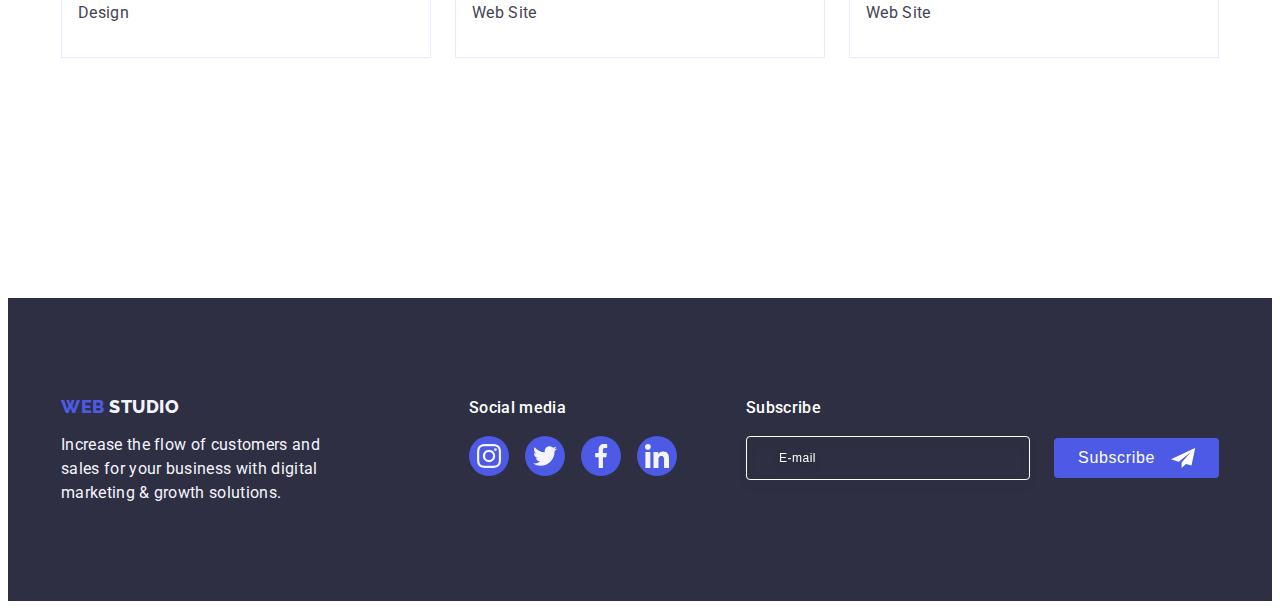
==== commit 44c47515: "vers. MON 2" ====
--- a/portfolio.html
+++ b/portfolio.html
@@ -9,41 +9,102 @@
         integrity="sha512-4xo8blKMVCiXpTaLzQSLSw3KFOVPWhm/TRtuPVc4WG6kUgjH6J03IBuG7JZPkcWMxJ5huwaBpOpnwYElP/m6wg==" 
         crossorigin="anonymous" referrerpolicy="no-referrer" />
         <link rel="stylesheet" href="./css/styles.css">
+        <link rel="stylesheet" href="./css/media.css" />
         <link rel="preconnect" href="https://fonts.googleapis.com">
         <link rel="preconnect" href="https://fonts.gstatic.com" crossorigin>
         <link href="https://fonts.googleapis.com/css2?family=Raleway:wght@800&family=Roboto:wght@400;500;700;900&display=swap" rel="stylesheet">
     </head>
 <body>
-    <header class="header">
-        <div class="container header-container">
-          <!-- Logo -->
-          <nav class="navigation">
-              
-            <a href="./index.html" class="logo-header link"
-              >Web
-              <span class="logo-header-studio">Studio</span>
-            </a>
-            <ul class="list menu-nav">
-              <li><a href="./index.html" class="header-link link">Studio</a></li>
-              <li>
-                <a href="./portfolio.html" class="header-link link underline-portfolio header-link-portfolio">Portfolio</a>
-              </li>
-              <li><a href="" class="header-link link">Contacts</a></li>
-            </ul>
-          </nav>
-          <address class="header-address">
-            <ul class="list contacts-header">
-              <li>
-                <a href="mailto:info@devstudio.com" class="header-address-link link"
-                  >info@devstudio.com</a>
-              </li>
-              <li>
-                <a href="tel:+110001111111" class="header-address-link link">+11 (000) 111-11-11</a>
-              </li>
-            </ul>
-          </address>
-        </div>
-      </header>
+  <header class="header">
+    <div class="container header-container">
+      
+      <nav class="navigation">
+          
+        <a href="./index.html" class="logo-header link"
+          >Web
+          <span class="logo-header-studio">Studio</span>
+        </a>
+
+        <ul class="list menu-nav">
+          <li><a href="./index.html" class="header-link link header-link-studio">Studio</a></li>
+          <li>
+            <a href="./portfolio.html" class="header-link link header-link-portfolio underline-portfolio">Portfolio</a>
+          </li>
+          <li><a href="" class="header-link link">Contacts</a></li>
+        </ul>
+      </nav>
+      <address class="header-address">
+        <ul class="list contacts-header">
+          <li>
+            <a href="mailto:info@devstudio.com" class="header-address-link link"
+              >info@devstudio.com</a>
+          </li>
+          <li>
+            <a href="tel:+110001111111" class="header-address-link link">+11 (000) 111-11-11</a>
+          </li>
+        </ul>
+      </address>
+      <button type="button" class="menu-open-btn" data-menu-open>
+        <svg class="icon-menu-open" width="32" height="22">
+          <use href="./images/icons.svg#icon-menu-open"></use>
+        </svg>
+      </button>
+    </div>
+
+    <div class="mobile-menu is-hidden" data-menu>
+      <div>
+      <button type="button" class="menu-close" data-menu-close>
+        <svg class="icon-close-menu" width="8" height="8">
+          <use href="./images/icons.svg#icon-close-black"></use>
+        </svg>
+      </button>
+      <ul class="list mob-menu-list">
+        <li><a href="./index.html" class="mob-menu-link link underline-studio header-link-studio">Studio</a></li>
+        <li>
+          <a href="./portfolio.html" class="mob-menu-link link">Portfolio</a>
+        </li>
+        <li><a href="" class="mob-menu-link link">Contacts</a></li>
+      </ul>
+    </div>
+    <div>
+      <address class="mob-menu-address">
+        <ul class="list contacts-mob-menu">
+          <li>
+            <a href="tel:+110001111111" class="mob-address-tel link">+11 (000) 111-11-11</a>
+          </li>
+          <li>
+            <a href="mailto:info@devstudio.com" class="mob-address-mail link"
+              >info@devstudio.com</a>
+          </li>
+          
+        </ul>
+      </address>
+
+      <ul class="menu-soc-list list">
+        <li class="menu-soc-item">
+          <a href="" target="_blank" rel="no-referrer noopener" class="soc-item-link link">
+          <svg class="icon-social" width="16" height="16"><use href="./images/icons.svg#icon-instagram"></use></svg>
+        </a>
+      </li>
+        <li class="menu-soc-item">
+          <a href="" target="_blank" rel="no-referrer noopener" class="soc-item-link link">
+          <svg class="icon-social" width="16" height="16"><use href="./images/icons.svg#icon-twitter"></use></svg>
+        </a>
+      </li>
+        <li class="menu-soc-item">
+          <a href="" target="_blank" rel="no-referrer noopener" class="soc-item-link link">
+          <svg class="icon-social" width="16" height="16"><use href="./images/icons.svg#icon-facebook"></use></svg>
+        </a>
+      </li>
+        <li class="menu-soc-item">
+          <a href="" target="_blank" rel="no-referrer noopener" class="soc-item-link link">
+            <svg class="icon-social" width="16" height="16"><use href="./images/icons.svg#icon-linkedin"></use></svg>
+        </a>
+      </li>
+      </ul>
+    </div>
+    </div>
+  </header>
     <main>
 
         <!-- Section  -->
@@ -139,77 +200,77 @@
 
     </main>
     <footer class="footer">
-      <!-- ------------------------------------ FLEX ----------------------------------------- -->
-      
-    <div class="container footer-container">
+      
+      
+      <div class="container footer-container">
+          
         
-      <!-- <div class="footer-container"> -->
-        <div class="logo-text-footer">
-
-      <!---- Logo ----->
-
-      <a href="./index.html" class="logo-footer link">
-        Web <span class="logo-footer-studio">Studio</span>
-      </a>
-
-      <p class="text-footer">
-        Increase the flow of customers and sales for your business with
-        digital marketing & growth solutions.
-      </p>
-    </div>
-    <div class="social-container-footer">
-      <p class="soc-footer-title">Social media</p>
-      <ul class="soc-list-footer list">
-        <li class="soc-item-footer">
-          <a href="" target="_blank" rel="no-referrer noopener" class="soc-link-footer link">
-            <svg class="icon-footer" width="24" height="24">
-              <use href="./images/icons.svg#icon-instagram"></use>
-            </svg>
-          </a>
-        </li>
-        <li class="soc-item-footer">
-          <a href="" target="_blank" rel="no-referrer noopener" class="soc-link-footer link">
-            <svg class="icon-footer" width="24" height="24">
-              <use href="./images/icons.svg#icon-twitter"></use>
-            </svg>
-          </a>
-        </li>
-        <li class="soc-item-footer">
-          <a href="" target="_blank" rel="no-referrer noopener" class="soc-link-footer link">
-            <svg class="icon-footer" width="24" height="24">
-              <use href="./images/icons.svg#icon-facebook"></use>
-            </svg>
-          </a>
-        </li>
-        <li class="soc-item-footer">
-          <a href="" target="_blank" rel="no-referrer noopener" class="soc-link-footer link">
-            <svg class="icon-footer" width="24" height="24">
-              <use href="./images/icons.svg#icon-linkedin"></use>
-            </svg>
-          </a>
-        </li>
-      </ul>
-    </div>
-    <div class="container-subcribe"><p class="footer-subscribe-text" >Subscribe</p>
-      <form class="form-sub-footer">
-        <label for="footer-input" class="footer-label">
-        <input type="email" id="footer-input" name="footer-input" class="footer-input" placeholder="E-mail">
-      
-      </label>
-
-      <button type="submit" class="btn-sub-footer">
+          <div class="logo-text-footer">
+  
         
-        Subscribe
-      <svg class="icon-sub-footer" width="24" height="24">
-        <use href="./images/icons.svg#icon-send"></use>
-      </svg>
-      
-    </button>
-    </form>
-    </div>
-    <!-- ------------------------------- FLEX END  ------------------------------------- -->
-  </div>
-    </footer>
+  
+        <a href="./index.html" class="logo-footer link">
+          Web <span class="logo-footer-studio">Studio</span>
+        </a>
+  
+        <p class="text-footer">
+          Increase the flow of customers and sales for your business with
+          digital marketing & growth solutions.
+        </p>
+      </div>
+      <div class="social-container-footer">
+        <p class="soc-footer-title">Social media</p>
+        <ul class="soc-list-footer list">
+          <li class="soc-item-footer">
+            <a href="" target="_blank" rel="no-referrer noopener" class="soc-link-footer link">
+              <svg class="icon-footer" width="24" height="24">
+                <use href="./images/icons.svg#icon-instagram"></use>
+              </svg>
+            </a>
+          </li>
+          <li class="soc-item-footer">
+            <a href="" target="_blank" rel="no-referrer noopener" class="soc-link-footer link">
+              <svg class="icon-footer" width="24" height="24">
+                <use href="./images/icons.svg#icon-twitter"></use>
+              </svg>
+            </a>
+          </li>
+          <li class="soc-item-footer">
+            <a href="" target="_blank" rel="no-referrer noopener" class="soc-link-footer link">
+              <svg class="icon-footer" width="24" height="24">
+                <use href="./images/icons.svg#icon-facebook"></use>
+              </svg>
+            </a>
+          </li>
+          <li class="soc-item-footer">
+            <a href="" target="_blank" rel="no-referrer noopener" class="soc-link-footer link">
+              <svg class="icon-footer" width="24" height="24">
+                <use href="./images/icons.svg#icon-linkedin"></use>
+              </svg>
+            </a>
+          </li>
+        </ul>
+      </div>
+      <div class="container-subcribe"><p class="footer-subscribe-text" >Subscribe</p>
+        <form class="form-sub-footer">
+          <label for="footer-input" class="footer-label">
+          <input type="email" id="footer-input" name="footer-input" class="footer-input" placeholder="E-mail">
+        
+        </label>
+  
+        <button type="submit" class="btn-sub-footer">
+          
+            Subscribe
+          <svg class="icon-sub-footer" width="24" height="24">
+            <use href="./images/icons.svg#icon-send"></use>
+          </svg>
+          
+        </button>
+      </form>
+      </div>
+      
+    </div>
+      </footer>
     <div class="backdrop is-hidden" data-modal>
       <div class="modal">
         <button type="button" class="modal-close" data-modal-close>
@@ -220,5 +281,6 @@
       </div>
     </div>
     <script src="./js/modal.js"></script>
+    <script src="./js/menu.js"></script>
 </body>
 </html>--- a/css/styles.css
+++ b/css/styles.css
@@ -53,8 +53,13 @@
 
   }
 
+  .no-scroll {
+    overflow: hidden;
+  }
+
   .container {
-            width: 1158px;
+            width: 100%;
+            /* width: 1158px; */
             padding: 0 15px;
             margin: 0 auto;
   }
@@ -72,68 +77,10 @@
 .header-container {
                 display: flex;
                 align-items: center;
-                /* border-bottom: 1px solid #E7E9FC; */
-                /* padding-bottom: 25.5px; */
-                padding: 0 15px 0 15px
-}
-
-.menu-nav {
-    display: flex;
-    align-items: center;
-    gap: 40px;
-    /* padding: 24px 0; */
-}
-
-.header-link {
-    color: var(--navy-blue-color);
-
-}
-
-.underline-studio {
-    position: relative;
-    color: #404bbf; 
-}
-
-.underline-studio::after {
-    position: absolute;
-    left: 0;
-    bottom: -1px;
-    content: '';
-    width: 100%;
-    height: 4px;
-    background-color: #404bbf;
-    display: block;
-    /* margin-top: 20px; */
-    border-radius: 2px;
-
-}
-
-.underline-portfolio {
-    position: relative;
-    color: #404bbf; 
-}
-
-.underline-portfolio::after {
-    position: absolute;
-    left: 0;
-    bottom: -1px;
-    content: '';
-    width: 100%;
-    height: 4px;
-    background-color: #404bbf;
-    display: block;
-    /* margin-top: 20px; */
-    border-radius: 2px;
-}
-
-.navigation {
-    display: flex;
-    align-items: center;
-}
-
-/* .logo-padding {
-    padding-left: 156px;
-} */
+                padding: 25.5px 16px 23.5px 16px
+}
+
+
 
 .logo-header { font-family: "Raleway", sans-serif;
     font-weight: 800;
@@ -160,83 +107,140 @@
 
 .logo-header:active {text-decoration: underline;}
 
-.header-link {
-    display: block;
-    font-weight: 500;
-    font-size: 16px;
-    line-height: 1.5;
-    letter-spacing: 0.02em;
-    color:  var(--navy-blue-color);
-    padding: 24px 0;
-    transition-property: color;
-    transition-duration: 250ms;
-    transition-timing-function: cubic-bezier(0.4, 0, 0.2, 1);
-}
-
-.header-link-studio {
-    color: var(--ocean-color);
-
-}
-
-.header-link-portfolio {
-    color: var(--ocean-color);
-}
-
-
-
-.header-link:focus { color: var(--ocean-color);
-
-   
-}
-
-.header-link:hover {color: var(--ocean-color);
-    
+.menu-nav {
+    display: none;
 }
 
 .header-address {
-    font-style: normal;
+    display: none;
+}
+
+
+
+/* ----------- MOBILE MENU ----------- */
+
+.menu-open-btn {
+    border: none;
+    display: flex;
+    align-items: center;
+    background-color: var(--white-color);
     margin-left: auto;
 }
 
-.header-address-link {
-    font-weight: 400;
-    font-size: 16px;
-    line-height: 1.5;
-    letter-spacing: 0.02em;
-    color: var(--slate-color);
-    transition-property: color;
-    transition-duration: 250ms;
-    transition-timing-function: cubic-bezier(0.4, 0, 0.2, 1);
-}   
-
-.contacts-header {
-         display: flex;
-        align-items: center;
-        gap: 40px;
-}
-
-.header-address-link:focus {color: var(--ocean-color);
-
-}
-
-.header-address-link:hover {color: var(--ocean-color);    
-}
-
-
+.icon-menu-open {
+    fill: var(--navy-blue-color);
+    
+}
+
+.mobile-menu {
+    position: fixed;
+    top: 0;
+    z-index: 100;
+    width: 100vw;
+    height: 100vh;
+    background-color: var(--white-color);
+    padding: 24px 24px 40px 40px;
+    display: flex;
+    flex-direction: column;
+    justify-content: space-between;
+    overflow: auto;
+}
+
+.menu-close {
+    /* position: absolute; */
+    width: 24px;
+    height: 24px;
+    border: 1px solid rgba(0, 0, 0, 0.1);
+    border-radius: 50%;
+    display: flex;
+    margin-left: auto;
+    margin-bottom: 32px;
+    justify-content: center;
+    align-items: center;
+    cursor: pointer;
+    /* background-color: #E7E9FC; */
+    background-color: transparent;
+    /* top: 24px;
+    right: 24px; */
+    /* padding: 0; */
+    
+    /* transition: background-color 250ms cubic-bezier(0.4, 0, 0.2, 1), border 250ms cubic-bezier(0.4, 0, 0.2, 1);  */
+}
+
+
+.mob-menu-list {
+display: flex;
+flex-direction: column;
+gap: 40px;
+}
+
+.mob-menu-link {
+color: var(--navy-blue-color);
+font-size: 36px;
+font-weight: 700;
+line-height: 1.11; 
+}
+
+
+.mob-menu-address {
+font-style: normal;
+margin-bottom: 48px;
+}
+
+
+
+.mob-address-tel {
+    color: var(--iris-color);
+font-size: 36px;
+font-weight: 700;
+line-height: 1.94;
+letter-spacing: 0.72px; 
+margin-bottom: 40px;
+
+}
+
+.mob-address-mail {
+color: var(--slate-color);
+font-size: 20px;
+font-weight: 500;
+line-height: 1.2;
+letter-spacing: 0.40px; 
+
+}
+
+.menu-soc-list {
+display: flex;
+gap: 56px;
+
+}
+
+.menu-soc-item {
+    width: 40px;
+    height: 40px;
+}
 
 /* --------------------------- HERO --------------------------- */
 
 .hero {
     /* background-color: var(--navy-blue-color); */
-    padding-top: 188px;
-    padding-bottom: 188px;
-    background-image: linear-gradient(rgba(46, 47, 66, 0.7), rgba(46, 47, 66, 0.7)), url(../images/hero-bg.jpg);
+    padding-top: 112px;
+    padding-bottom: 112px;
+    background-image: linear-gradient(rgba(46, 47, 66, 0.7), rgba(46, 47, 66, 0.7)), url(../images/hero-bg-mobile.jpg);
     background-repeat: no-repeat;
     background-position: center;
     background-size: cover;
-    /* max-width: 1158px;  */
+    /* max-width: 428px; */
     margin: 0 auto;
-    max-width: 1440px;
+    /* max-width: 1440px; */
+}
+
+@media (min-device-pixel-ratio: 2),
+  (min-resolution: 192dpi),
+  (min-resolution: 2dppx) {
+    .hero {
+        background-image: linear-gradient(rgba(46, 47, 66, 0.7), rgba(46, 47, 66, 0.7)), 
+        url(../images/bg-mobile-2x.jpg);
+  }
 }
 
 .hero-container {
@@ -251,14 +255,14 @@
 
 .title-hero {
     font-weight: 700;
-    font-size: 56px;
-    line-height: 1.07;
+    font-size: 36px;
+    line-height: 1.1;
     text-align: center;
     letter-spacing: 0.02em;
     color: var(--white-color);
-    /* margin-bottom: 48px; */
+    /* margin-bottom: 72px; */
     max-width: 496px;
-    min-height: 120px;
+    /* min-height: 120px; */
     /* margin-left: 472px; */
     margin: 0 auto;
 }
@@ -279,7 +283,7 @@
     margin: auto;
     gap: 10px;
     border-radius: 4px;
-    margin-top: 48px;
+    margin-top: 72px;
     display: block;
     min-width: 169px;
     height: 56px;
@@ -299,8 +303,8 @@
 
 /* --------------------------- ABOUT --------------------------- */
 
-.about { padding-top: 120px;
-        padding-bottom: 120px;
+.about { padding-top: 96px;
+        padding-bottom: 96px;
 }
 
 
@@ -310,31 +314,29 @@
 
 .about-list {
     display: flex;
+    flex-direction: column;
     /* align-items: center; */
-    gap: 24px;
+    gap: 72px;
     justify-content: center;
     /* padding-left: 156px;
     padding-right: 156px; */
+    
 }
 
 .about-item {
             /* border: 1px solid black; */
             display: flex;
             flex-direction: column;
-            width: 264px;
+            /* width: 264px; */
             min-height: 72px;
-
+            width: calc((100%-72px)/4);
+            width: 100%;
 }
 
 .icon-main-about {
-    display: flex;
-    align-items: center;
-    justify-content: center;
-    width: 264px;
-    height: 112px;
-    margin-bottom: 8px;
-    border-radius: 4px;
-    background-color: #F4F4FD;
+    
+    display: none;
+    
 }
 
 /* .link-about-icon {
@@ -352,25 +354,29 @@
 }
 
 .about-top-text {
-    font-weight: 500;
-    font-size: 20px;
-    line-height: 1.2;
+    text-align: center;
+    font-weight: 700;
+    font-size: 36px;
+    line-height: 1.11;
     letter-spacing: 0.02em;
     color: var(--navy-blue-color);
     margin-bottom: 8px;
 }
 
 .about-text {
-    font-weight: 400;
+    font-weight: 500;
     font-size: 16px;
     line-height: 1.5;
     letter-spacing: 0.02em;
+    color: var(--slate-color);
    }
 
 /* --------------------------- What are we doing --------------------------- */
 
-.what-we-do {padding-bottom: 120px;
-            padding-top: 60px;
+.what-we-do {
+    display: none;
+    /* padding-bottom: 120px;
+    padding-top: 60px; */
 }
 
 .what-title {
@@ -391,7 +397,8 @@
 }
 
 .item-what {
-    width: calc((100%-48px)/3);
+    /* width: calc((100%-48px)/3); */
+    width: 100%;
 }
 
 
@@ -399,8 +406,8 @@
 
 .our-team {
     background-color: var(--cloud-color); 
-    padding-top: 120px;
-    padding-bottom: 120px;
+    padding-top: 96px;
+    padding-bottom: 96px;
 }
 
 .our-team-container {
@@ -434,8 +441,10 @@
 
 .list-our-team {
     display: flex;
-    gap: 24px;
-    justify-content: center;
+    flex-direction: column;
+    gap: 72px;
+    justify-content: center;
+    align-items: center;
     /* width: calc((100%-72px)/4); */
 }
 
@@ -507,8 +516,8 @@
 
 
 .customers {
-    padding-top: 120px;
-    padding-bottom: 120px;
+    padding-top: 96px;
+    padding-bottom: 96px;
 }
 
 .customers-title {
@@ -524,17 +533,25 @@
 
 .customers-list {
     display: flex;
-    justify-content: center;
-    gap: 24px;
+    flex-wrap: wrap;
+    justify-content: center;
+    gap: 16px;
+   
 }
 
 .customers-item {
-    width: 168px;
+    max-width: 190px;
+    width: calc(( 100% - 16px ) /2 );
+    /* width: 168px; */
     height: 88px;
-   width: calc((100%-120px)/6);
+    
    transition-property: color, border-color, fill;
     transition-duration: 250ms;
     transition-timing-function: cubic-bezier(0.4, 0, 0.2, 1);
+}
+
+.margin-customers {
+    margin-bottom: 56px;
 }
 
 .customers-link {
@@ -758,14 +775,16 @@
 /* --------------------------- FOOTER --------------------------- */
 .footer {
     background-color: var(--navy-blue-color);
-    padding-top: 100px;
-    padding-bottom: 100px;
+    padding-top: 97.5px;
+    padding-bottom: 96px;
+   
     }
 
     .footer-container {
         display: flex;
         align-items: baseline;
-
+    flex-direction: column;
+    align-items: center;
     }
 
 .fotter-padding-zone {padding-left: 156px;
@@ -802,12 +821,15 @@
     max-width: 264px;
 }
 
-.footer-container {
-    display: flex;
-}
+
 
 .logo-text-footer {
-    margin-right: 120px;
+    /* display: block; */
+    margin-bottom: 72px;
+    display: flex;
+    flex-direction: column;
+    align-items: center;
+    
 }
 
 .soc-footer-title {
@@ -926,9 +948,7 @@
     pointer-events: none;
 }
 
-.social-container-footer {
-    margin-right: 80px;
-}
+
 /* 
 .footer-subscribe-text {
     font-weight: 500;
@@ -1218,10 +1238,13 @@
     border-radius: 4px;
     border: none;
 cursor: pointer;
-min-width: 165px;
+/* min-width: 165px; */
 display: flex;
     align-items: center;
     justify-content: center;
+    max-width: 165px;
+
+    
     
     }
 
@@ -1240,24 +1263,34 @@
 
     .form-sub-footer {
         display: flex;
+        flex-direction: column;
         gap: 24px;
+        align-items: center;
+       
+    
     }
 
-    
+   
 .footer-subscribe-text {
-    font-weight: 500;
+font-weight: 500;
 font-size: 16px;
 line-height: 1.5;
 letter-spacing: 0.02em;
 color: var(--white-color);
 margin-bottom: 16px;
+text-align: center;
+}
+
+.footer-label {
+    /* width: 117px; */
+    
 }
 
 .footer-input {
     border: 1px solid #FFFFFF;
 filter: drop-shadow(0px 4px 4px rgba(0, 0, 0, 0.15));
 border-radius: 4px;
-width: 264px;
+width: 398px;
 height: 40px;
 background-color: transparent;
 font-weight: 400;
@@ -1265,8 +1298,11 @@
     line-height: 1.5;
     letter-spacing: 0.04em;
     color: var(--white-color);
-margin-right: 20px;
+/* margin-right: 20px; */
 padding-left: 16px;
+
+max-width: 264px;
+
 }
 
 .footer-input::placeholder {
@@ -1280,4 +1316,12 @@
     color: var(--iris-color);
 
 
+}
+
+.social-container-footer {
+    margin-bottom: 72px;
+    align-items: center;
+    display: flex;
+    flex-direction: column;
+    /* margin-right: 80px; */
 }--- a/css/media.css
+++ b/css/media.css
@@ -0,0 +1,486 @@
+@media screen and (min-width:480px) {
+
+    .container {
+        max-width: 428px;
+    }
+   
+   
+    .mobile-menu {
+        position: fixed;
+        top: 0;
+        z-index: 100;
+        width: 100vw;
+        height: 100vh;
+        background-color: var(--white-color);
+        padding: 24px 24px 40px 40px;
+        display: flex;
+        flex-direction: column;
+        justify-content: space-between;
+        overflow: auto;
+    }
+
+}
+
+
+
+
+
+
+
+
+
+@media screen and (min-width:768px){
+    
+    .container {
+        max-width: 768px;
+    }
+
+    
+
+    /* -------------------- HEADER ---------------------- */
+    .header-container {
+        padding: 0 16px 0 16px;
+    }
+
+    .menu-nav {
+        display: flex;
+        align-items: center;
+        gap: 40px;
+        /* padding: 24px 0; */
+    }
+    
+       
+    .underline-studio {
+        position: relative;
+        color: #404bbf; 
+    }
+    
+    .underline-studio::after {
+        position: absolute;
+        left: 0;
+        bottom: -1px;
+        content: '';
+        width: 100%;
+        height: 4px;
+        background-color: #404bbf;
+        display: block;
+        /* margin-top: 20px; */
+        border-radius: 2px;
+    
+    }
+    
+    .underline-portfolio {
+        position: relative;
+        color: #404bbf; 
+    }
+    
+    .underline-portfolio::after {
+        position: absolute;
+        left: 0;
+        bottom: -1px;
+        content: '';
+        width: 100%;
+        height: 4px;
+        background-color: #404bbf;
+        display: block;
+        border-radius: 2px;
+    }
+    
+    .navigation {
+        display: flex;
+        align-items: center;
+    }
+    .header-link {
+        display: block;
+        font-weight: 500;
+        font-size: 16px;
+        line-height: 1.5;
+        letter-spacing: 0.02em;
+        color:  var(--navy-blue-color);
+        padding: 24px 0;
+        transition-property: color;
+        transition-duration: 250ms;
+        transition-timing-function: cubic-bezier(0.4, 0, 0.2, 1);
+    }
+    
+    .header-link-studio {
+        color: var(--ocean-color);
+    
+    }
+    
+    .header-link-portfolio {
+        color: var(--ocean-color);
+    }
+    
+    
+    
+    .header-link:focus { color: var(--ocean-color);
+    
+       
+    }
+    
+    .header-link:hover {color: var(--ocean-color);
+        
+    }
+    
+    .header-address {
+        font-style: normal;
+        margin-left: auto;
+        display: flex;
+        
+    }
+    
+    .header-address-link {
+        font-weight: 400;
+        font-size: 16px;
+        line-height: 1.5;
+        letter-spacing: 0.02em;
+        color: var(--slate-color);
+        transition-property: color;
+        transition-duration: 250ms;
+        transition-timing-function: cubic-bezier(0.4, 0, 0.2, 1);
+    }   
+    
+    .contacts-header {
+             display: flex;
+            /* align-items: center; */
+            flex-direction: column;
+            gap: 16px;
+            /* margin-right: 120px; */
+    }
+    
+    .header-address-link:focus {color: var(--ocean-color);
+    
+    }
+    
+    .header-address-link:hover {color: var(--ocean-color);    
+    }
+    
+    
+    /* -------------------- HERO --------------------*/
+
+    .menu-open-btn {
+        display: none;
+    }
+
+    .hero {
+        /* max-width: 768px; */
+        background-image: linear-gradient(rgba(46, 47, 66, 0.7), rgba(46, 47, 66, 0.7)), url(../images/hero-bg-tablet.jpg);
+        background-repeat: no-repeat;
+        background-position: center;
+        background-size: cover;
+                margin: 0 auto;
+    }
+
+    @media (min-device-pixel-ratio: 2),
+  (min-resolution: 192dpi),
+  (min-resolution: 2dppx) {
+    .hero {
+        background-image: linear-gradient(rgba(46, 47, 66, 0.7), rgba(46, 47, 66, 0.7)), 
+        url(../images/bg-tablet-2x.jpg);
+  }
+}
+
+    .title-hero {
+        font-size: 56px;
+        line-height: 1.07;
+    }
+
+    .hero-button {
+        margin-top: 36px;
+    }
+
+    /* -------------------- ABOUT --------------------*/
+    
+
+    .about-list {
+        display: flex;
+        flex-wrap: wrap;
+        gap: 24px;
+        justify-content: center;
+    flex-direction: row;
+        
+    }
+
+    .about-top-text {
+        text-align: left;
+       
+    }
+    
+    .about-item {
+        max-width: 356px;
+    }
+    
+    .margin-about {
+        margin-bottom: 48px;
+    }
+
+
+    /* -------------------- WHAT WE DOING -------------------- */
+    /* .what-we-do {
+        display: none;
+    } */
+
+    /* -------------------- OUR TEAM -------------------- */
+
+.our-team>.container {
+    max-width: 584px;
+}
+
+    .list-our-team {
+        display: flex;
+        flex-wrap: wrap;
+        gap: 24px;
+        flex-direction: row;
+        justify-content: center;
+        align-items: center;
+        /* width: calc((100%-72px)/4); */
+    }
+
+    .card-our-team {
+        max-width: 264px;
+    }
+
+    .margin-team {
+        margin-bottom: 40px;
+    }
+
+   
+    /* -------------------- CUSTOMERS --------------------*/
+   
+    .customers>.container {
+        max-width: 584px;
+    }
+    
+
+    .customers-list {
+            gap: 24px;
+    }
+
+     .customers-item {
+        /* max-width: 168px; */
+        width: calc(( 100% - 48px ) / 3 );
+    } 
+
+     .margin-customers {
+        margin-bottom: 0;
+    }
+
+    .margin-tablet-customers {
+        margin-bottom: 48px;
+    } 
+
+    .logo-text-footer {
+        margin-bottom: 48px;
+    }
+
+
+/* -------------------- FOOTER --------------------*/
+
+.footer>.container {
+    max-width: 584px;
+}
+
+
+.footer-container {
+    align-items: normal;
+    flex-direction: row;
+    flex-wrap: wrap;
+gap: 24px;
+
+}
+
+.logo-text-footer {
+    align-items: normal;
+}
+
+.social-container-footer  {
+    align-items: normal;
+}
+
+.footer-subscribe-text {
+    text-align: left;
+}
+.form-sub-footer {
+flex-direction: row;
+}
+
+.footer-input {
+    width: 264px;
+}
+
+}
+
+
+
+
+@media screen and (min-width:1200px) {
+
+    .container {
+        max-width: 1158px;
+        padding: 0 15px;
+        margin: 0 auto;
+    }
+
+    .menu-open-btn {
+        display: none;
+    }
+
+    .contacts-header {
+    display: flex;
+    flex-direction: row;
+    align-items: center;
+    gap: 40px;}
+
+
+
+    /* -------------------- HERO --------------------*/
+
+    .hero {
+        /* max-width: 1158px; */
+        padding-top: 188px;
+        padding-bottom: 188px;
+        background-image: linear-gradient(rgba(46, 47, 66, 0.7), rgba(46, 47, 66, 0.7)), url(../images/hero-bg.jpg);
+        background-repeat: no-repeat;
+        background-position: center;
+        background-size: cover;
+        margin: 0 auto;
+    }
+
+    @media (min-device-pixel-ratio: 2),
+    (min-resolution: 192dpi),
+    (min-resolution: 2dppx) {
+      .hero {
+           background-image: /*linear-gradient(rgba(46, 47, 66, 0.7), rgba(46, 47, 66, 0.7)),  */
+          url(../images/hero-bg-2x.jpg);
+    }
+    }
+
+    .hero-button {
+        margin-top: 48px;
+    }
+
+
+    /* -------------------- ABOUT --------------------*/
+    .icon-main-about {  
+        display: flex;
+        align-items: center;
+        justify-content: center;
+        width: 264px;
+        height: 112px;
+        margin-bottom: 8px;
+        border-radius: 4px;
+        background-color: #F4F4FD; }
+
+    .about-top-text {
+        text-align: left;
+        font-weight: 500;
+        font-size: 20px;
+        line-height: 1.2;
+    }
+
+    .about-text {
+        font-weight: 400;
+    }
+    .about-item {
+        max-width: 264px;
+    }
+
+    /* --------------------------- What are we doing --------------------------- */
+
+    .what-we-do {
+    display: flex;
+    padding-bottom: 120px;
+    padding-top: 60px;
+    }
+
+    .what-title {
+    font-weight: 700;
+    font-size: 36px;
+    line-height: 1.11;
+    text-align: center;
+    letter-spacing: 0.02em;
+    text-transform: capitalize;
+    color: var(--navy-blue-color);
+    margin-bottom: 72px;
+    }
+
+    .what-list {
+    display: flex;
+    gap: 24px;
+    justify-content: center;
+    }
+
+    .item-what {
+    /* width: calc((100%-48px)/3); */
+    width: 100%;
+    }
+
+
+    /* -------------------- OUR TEAM -------------------- */
+    .our-team>.container {
+        max-width: 1158px;
+    }
+
+    .our-team {
+        padding-top: 120px;
+        padding-bottom: 120px;
+    }
+
+
+    .margin-team {
+        margin-bottom: 0;
+    }
+
+
+    /* -------------------- CUSTOMERS --------------------*/
+
+    .customers>.container {
+        max-width: 1200px;
+    }
+
+    .customers {
+        padding-top: 120px;
+        padding-bottom: 120px;
+    }
+
+   
+
+    .customers-item {
+        width: 168px;
+        margin-bottom: 0;
+    }
+
+    .margin-customers {
+        margin-right: 0;
+    }
+
+    .margin-tablet-customers {
+        margin-right: 0;
+    } 
+
+
+    /* -------------------- FOOTER --------------------*/
+
+    .footer>.container {
+        max-width: 1158px;
+    }
+    .footer-container {
+        /* justify-content: center; */
+    }
+
+.logo-text-footer {
+    margin-bottom: 0px;
+    margin-right: 120px;
+}
+
+.social-container-footer {
+    margin-bottom: 0px;
+    
+}
+
+.container-subcribe {
+    margin-left: auto;
+}
+
+}
